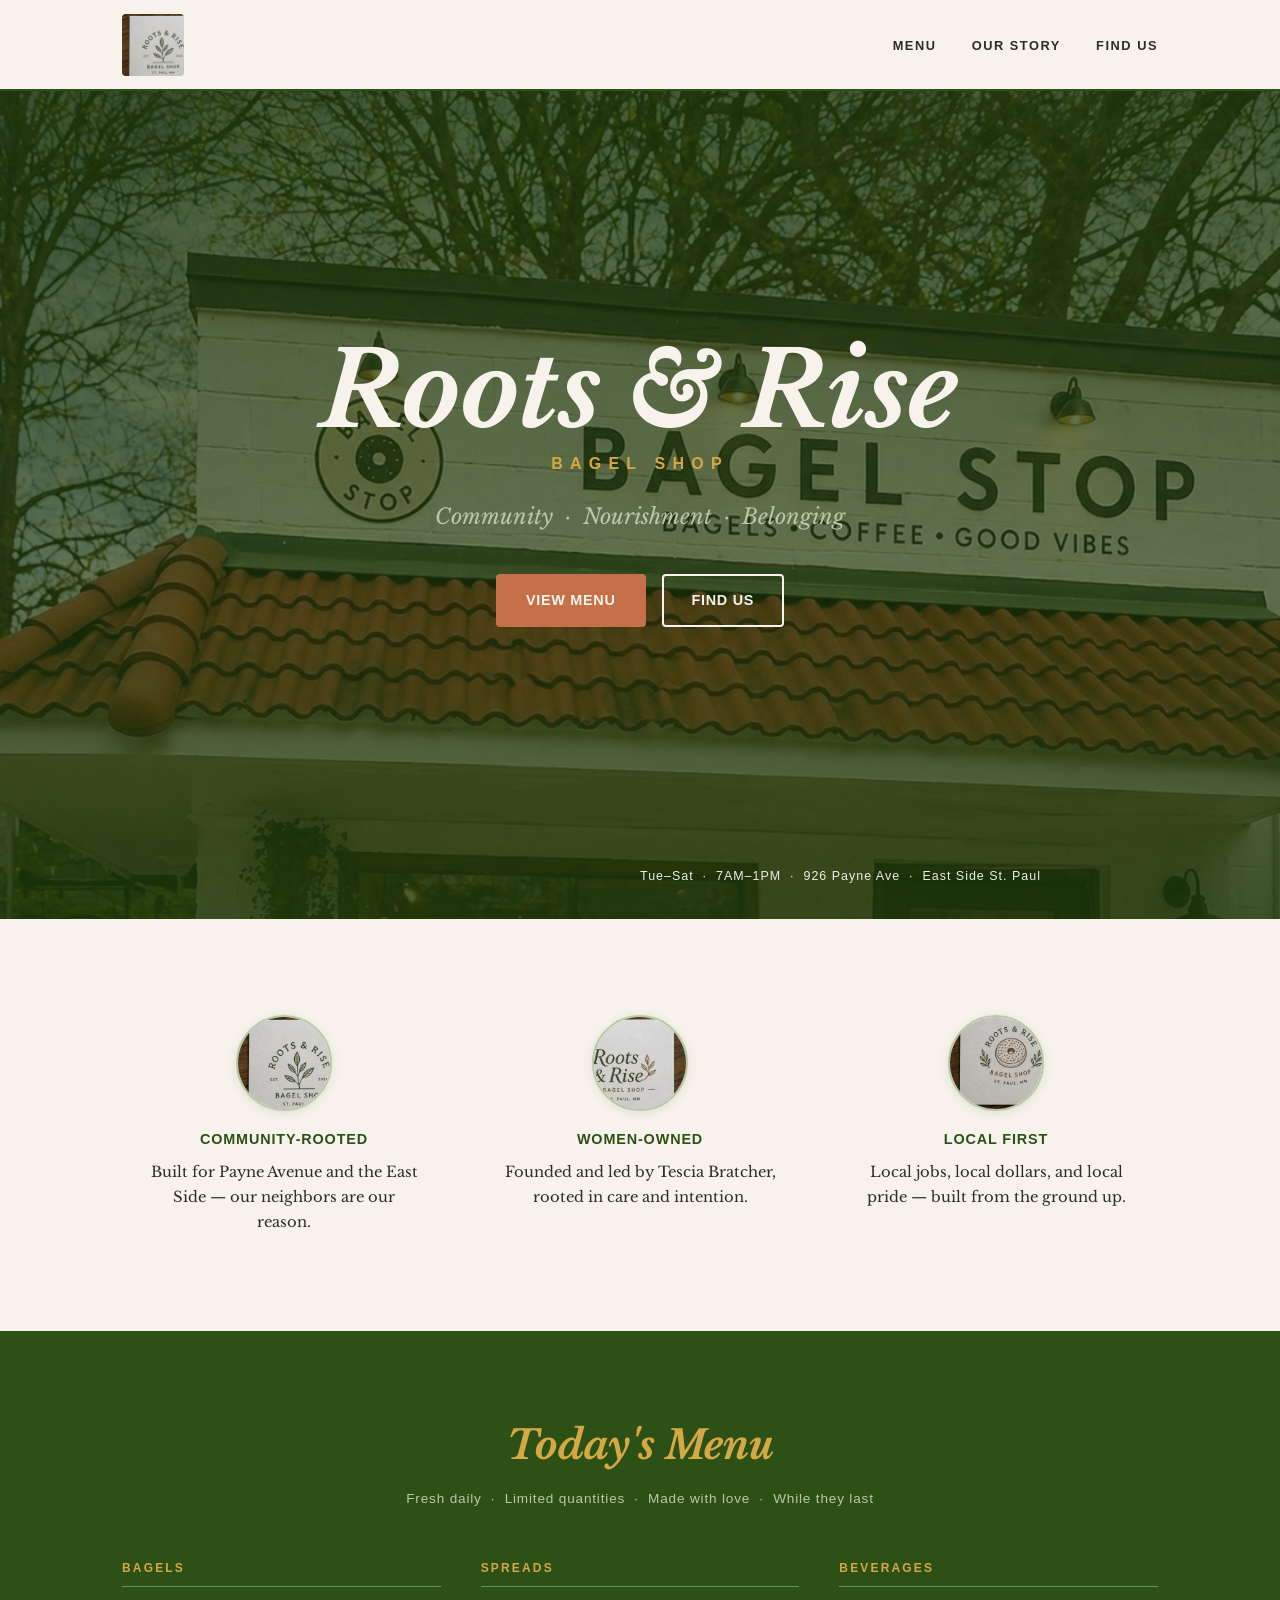
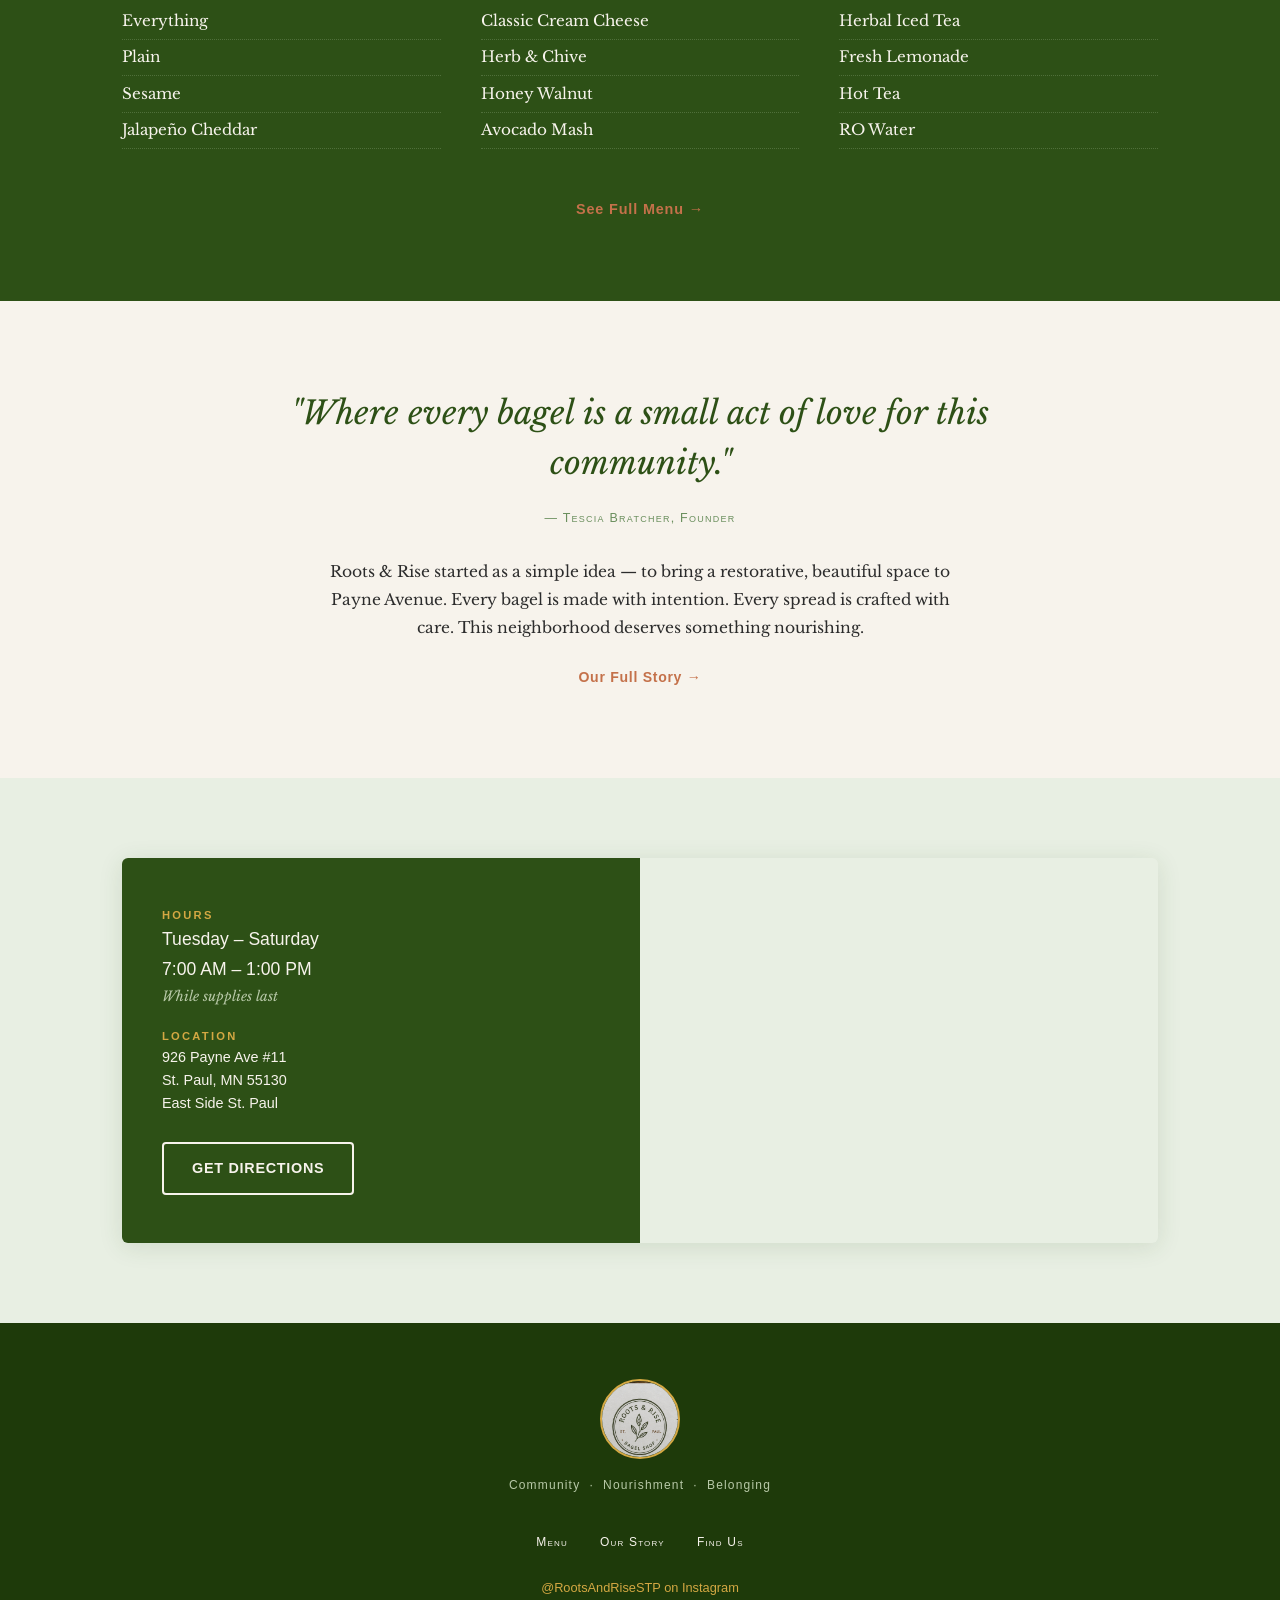
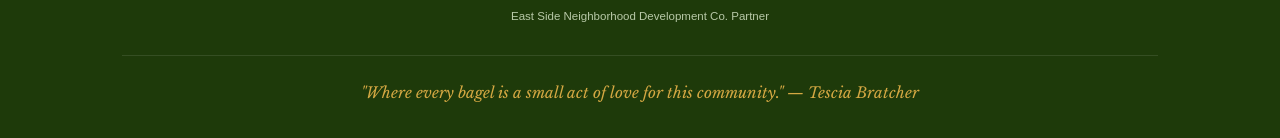
==== index.html @ d61907bb "initial" ====
<!DOCTYPE html>
<html lang="en">
<head>
  <meta charset="UTF-8" />
  <meta name="viewport" content="width=device-width, initial-scale=1.0" />
  <title>Roots & Rise Bagel Shop — East Side St. Paul</title>
  <meta name="description" content="Women-owned, community-rooted grab-and-go bagel shop on Payne Avenue, East Side St. Paul, MN. Tue–Sat 7AM–1PM." />
  <link rel="preconnect" href="https://fonts.googleapis.com" />
  <link rel="preconnect" href="https://fonts.gstatic.com" crossorigin />
  <link href="https://fonts.googleapis.com/css2?family=Libre+Baskerville:ital,wght@0,400;0,700;1,400&display=swap" rel="stylesheet" />
  <link rel="stylesheet" href="style.css" />
</head>
<body>

  <!-- ===== NAVBAR ===== -->
  <nav class="navbar" role="navigation" aria-label="Main navigation">
    <div class="navbar__inner">
      <a href="index.html" class="navbar__logo" aria-label="Roots & Rise Bagel Shop — Home">
        <img src="images/logo_0_0.jpeg" alt="Roots &amp; Rise Bagel Shop" class="navbar__logo-img" />
      </a>
      <ul class="navbar__links" role="list">
        <li><a href="menu.html">Menu</a></li>
        <li><a href="about.html">Our Story</a></li>
        <li><a href="contact.html">Find Us</a></li>
      </ul>
      <button class="navbar__hamburger" id="hamburger" aria-label="Toggle navigation" aria-expanded="false" aria-controls="navDrawer">
        <span></span>
        <span></span>
        <span></span>
      </button>
    </div>
    <div class="navbar__drawer" id="navDrawer" role="list">
      <a href="menu.html" role="listitem">Menu</a>
      <a href="about.html" role="listitem">Our Story</a>
      <a href="contact.html" role="listitem">Find Us</a>
    </div>
  </nav>

  <!-- ===== HERO ===== -->
  <section class="hero" aria-label="Hero">
    <div class="hero__content">
      <h1 class="hero__brand fade-up">Roots &amp; Rise</h1>
      <p class="hero__sub fade-up-delay-1">Bagel Shop</p>
      <p class="hero__tagline fade-up-delay-2">Community &nbsp;·&nbsp; Nourishment &nbsp;·&nbsp; Belonging</p>
      <div class="hero__ctas fade-up-delay-3">
        <a href="menu.html" class="btn-primary">View Menu</a>
        <a href="contact.html" class="btn-outline">Find Us</a>
      </div>
    </div>
    <p class="hero__footnote fade-up-delay-4">Tue–Sat &nbsp;·&nbsp; 7AM–1PM &nbsp;·&nbsp; 926 Payne Ave &nbsp;·&nbsp; East Side St. Paul</p>
  </section>

  <!-- ===== BRAND PILLARS ===== -->
  <section class="pillars" aria-label="Brand pillars">
    <div class="container">
      <div class="pillars__grid">
        <div class="pillar">
          <div class="pillar__icon">
            <img src="images/logo_0_0.jpeg" alt="" class="pillar__icon-img" aria-hidden="true" />
          </div>
          <p class="pillar__label">Community-Rooted</p>
          <p class="pillar__body">Built for Payne Avenue and the East Side — our neighbors are our reason.</p>
        </div>
        <div class="pillar">
          <div class="pillar__icon">
            <img src="images/logo_0_2.jpeg" alt="" class="pillar__icon-img" aria-hidden="true" />
          </div>
          <p class="pillar__label">Women-Owned</p>
          <p class="pillar__body">Founded and led by Tescia Bratcher, rooted in care and intention.</p>
        </div>
        <div class="pillar">
          <div class="pillar__icon">
            <img src="images/logo_1_0.jpeg" alt="" class="pillar__icon-img" aria-hidden="true" />
          </div>
          <p class="pillar__label">Local First</p>
          <p class="pillar__body">Local jobs, local dollars, and local pride — built from the ground up.</p>
        </div>
      </div>
    </div>
  </section>

  <!-- ===== MENU PREVIEW ===== -->
  <section class="menu-preview" aria-label="Menu preview">
    <div class="container">
      <h2 class="menu-preview__heading">Today's Menu</h2>
      <p class="menu-preview__sub">Fresh daily &nbsp;·&nbsp; Limited quantities &nbsp;·&nbsp; Made with love &nbsp;·&nbsp; While they last</p>
      <div class="menu-preview__grid">
        <div>
          <p class="menu-col__title">Bagels</p>
          <ul class="menu-col__items">
            <li>Everything</li>
            <li>Plain</li>
            <li>Sesame</li>
            <li>Jalapeño Cheddar</li>
          </ul>
        </div>
        <div>
          <p class="menu-col__title">Spreads</p>
          <ul class="menu-col__items">
            <li>Classic Cream Cheese</li>
            <li>Herb &amp; Chive</li>
            <li>Honey Walnut</li>
            <li>Avocado Mash</li>
          </ul>
        </div>
        <div>
          <p class="menu-col__title">Beverages</p>
          <ul class="menu-col__items">
            <li>Herbal Iced Tea</li>
            <li>Fresh Lemonade</li>
            <li>Hot Tea</li>
            <li>RO Water</li>
          </ul>
        </div>
      </div>
      <a href="menu.html" class="menu-preview__cta">See Full Menu &rarr;</a>
    </div>
  </section>

  <!-- ===== PULL QUOTE / ABOUT TEASER ===== -->
  <section class="pull-quote" aria-label="About teaser">
    <blockquote>
      <p class="pull-quote__text">"Where every bagel is a small act of love for this community."</p>
      <footer class="pull-quote__attribution">— Tescia Bratcher, Founder</footer>
    </blockquote>
    <p style="font-family:'Libre Baskerville',serif; font-size:0.97rem; color:var(--charcoal); max-width:620px; margin:1.8rem auto 0; text-align:center; line-height:1.8;">
      Roots &amp; Rise started as a simple idea — to bring a restorative, beautiful space to Payne Avenue. Every bagel is made with intention. Every spread is crafted with care. This neighborhood deserves something nourishing.
    </p>
    <a href="about.html" class="pull-quote__link">Our Full Story &rarr;</a>
  </section>

  <!-- ===== HOURS & LOCATION ===== -->
  <section class="location section-pad" aria-label="Hours and location">
    <div class="container">
      <div class="location__grid">
        <div class="location__card">
          <div>
            <p class="location__label">Hours</p>
            <p class="location__hours">Tuesday – Saturday<br>7:00 AM – 1:00 PM</p>
            <p class="location__note">While supplies last</p>
          </div>
          <div>
            <p class="location__label">Location</p>
            <p class="location__address">926 Payne Ave #11<br>St. Paul, MN 55130<br>East Side St. Paul</p>
          </div>
          <a href="contact.html" class="btn-outline" style="align-self:flex-start; margin-top:0.5rem;">Get Directions</a>
        </div>
        <div class="location__map">
          <iframe
            title="Roots and Rise Bagel Shop location map"
            src="https://www.google.com/maps/embed?pb=!1m18!1m12!1m3!1d2822.6!2d-93.0697!3d44.9538!2m3!1f0!2f0!3f0!3m2!1i1024!2i768!4f13.1!3m3!1m2!1s0x87f6290c8c6d4c6f%3A0x7a0000000000001!2s926+Payne+Ave%2C+St.+Paul%2C+MN+55130!5e0!3m2!1sen!2sus!4v1700000000000"
            allowfullscreen=""
            loading="lazy"
            referrerpolicy="no-referrer-when-downgrade">
          </iframe>
        </div>
      </div>
    </div>
  </section>

  <!-- ===== FOOTER ===== -->
  <footer class="footer" role="contentinfo">
    <div class="container">
      <img src="images/logo_0_1.jpeg" alt="Roots &amp; Rise Bagel Shop" class="footer__logo-img" />
      <p class="footer__tagline">Community &nbsp;·&nbsp; Nourishment &nbsp;·&nbsp; Belonging</p>
      <nav aria-label="Footer navigation">
        <ul class="footer__nav">
          <li><a href="menu.html">Menu</a></li>
          <li><a href="about.html">Our Story</a></li>
          <li><a href="contact.html">Find Us</a></li>
        </ul>
      </nav>
      <p class="footer__instagram">@RootsAndRiseSTP on Instagram</p>
      <p class="footer__partner">East Side Neighborhood Development Co. Partner</p>
      <p class="footer__bottom-quote">"Where every bagel is a small act of love for this community." — Tescia Bratcher</p>
    </div>
  </footer>

  <script>
    const hamburger = document.getElementById('hamburger');
    const navDrawer = document.getElementById('navDrawer');
    hamburger.addEventListener('click', function () {
      const isOpen = navDrawer.classList.toggle('open');
      hamburger.setAttribute('aria-expanded', isOpen);
    });
  </script>

</body>
</html>
---- style.css ----
/* ============================================================
   Roots & Rise Bagel Shop — style.css
   ============================================================ */

/* ---------- CSS Reset ---------- */
*, *::before, *::after {
  box-sizing: border-box;
  margin: 0;
  padding: 0;
}

/* ---------- Design Tokens ---------- */
:root {
  --forest:       #2D5016;
  --dark-forest:  #1E3A0A;
  --sage:         #6B8F5E;
  --sage-ii:      #8FAD7F;
  --dusty-sage:   #B8C9A8;
  --mist:         #E8EFE3;
  --terracotta:   #C4714A;
  --gold:         #D4A843;
  --cream:        #F7F3EC;
  --warm-white:   #FDFAF5;
  --sand:         #DDD0B3;
  --clay:         #C4A882;
  --charcoal:     #2C2C2C;
}

/* ---------- Base ---------- */
html {
  scroll-behavior: smooth;
}

body {
  font-family: 'Libre Baskerville', Georgia, serif;
  font-size: 1rem;
  line-height: 1.7;
  color: var(--charcoal);
  background-color: var(--cream);
}

img {
  max-width: 100%;
  display: block;
}

a {
  color: inherit;
  text-decoration: none;
}

/* ---------- Layout Utilities ---------- */
.container {
  max-width: 1100px;
  margin: 0 auto;
  padding: 0 2rem;
}

.section-pad {
  padding: 5rem 0;
}

/* ---------- Typography Utilities ---------- */
.font-sans {
  font-family: 'Helvetica Neue', Helvetica, Arial, sans-serif;
}

.text-forest   { color: var(--forest); }
.text-cream    { color: var(--cream); }
.text-gold     { color: var(--gold); }
.text-terra    { color: var(--terracotta); }
.text-sage     { color: var(--sage); }
.text-dusty    { color: var(--dusty-sage); }
.text-mist     { color: var(--mist); }
.text-charcoal { color: var(--charcoal); }

.italic  { font-style: italic; }
.bold    { font-weight: 700; }

/* ---------- Buttons ---------- */
.btn-primary {
  font-family: 'Helvetica Neue', Helvetica, Arial, sans-serif;
  font-weight: 700;
  font-size: 0.9rem;
  letter-spacing: 0.05em;
  text-transform: uppercase;
  padding: 12px 28px;
  border-radius: 4px;
  border: 2px solid var(--terracotta);
  background-color: var(--terracotta);
  color: var(--cream);
  cursor: pointer;
  display: inline-block;
  transition: background-color 0.2s ease, border-color 0.2s ease;
}

.btn-primary:hover {
  background-color: var(--dark-forest);
  border-color: var(--dark-forest);
}

.btn-outline {
  font-family: 'Helvetica Neue', Helvetica, Arial, sans-serif;
  font-weight: 700;
  font-size: 0.9rem;
  letter-spacing: 0.05em;
  text-transform: uppercase;
  padding: 12px 28px;
  border-radius: 4px;
  border: 2px solid var(--cream);
  background-color: transparent;
  color: var(--cream);
  cursor: pointer;
  display: inline-block;
  transition: background-color 0.2s ease, color 0.2s ease;
}

.btn-outline:hover {
  background-color: var(--cream);
  color: var(--forest);
}

/* ---------- Badge ---------- */
.badge {
  font-family: 'Helvetica Neue', Helvetica, Arial, sans-serif;
  font-weight: 700;
  font-size: 0.7rem;
  letter-spacing: 0.08em;
  text-transform: uppercase;
  padding: 5px 12px;
  border-radius: 20px;
  background-color: var(--terracotta);
  color: var(--cream);
  display: inline-block;
}

/* ---------- Animations ---------- */
@keyframes fadeUp {
  from {
    opacity: 0;
    transform: translateY(24px);
  }
  to {
    opacity: 1;
    transform: translateY(0);
  }
}

.fade-up {
  animation: fadeUp 0.6s ease forwards;
}

.fade-up-delay-1 { animation: fadeUp 0.6s 0.15s ease both; }
.fade-up-delay-2 { animation: fadeUp 0.6s 0.30s ease both; }
.fade-up-delay-3 { animation: fadeUp 0.6s 0.45s ease both; }
.fade-up-delay-4 { animation: fadeUp 0.6s 0.60s ease both; }

/* ---------- Logo images ---------- */
.navbar__logo-img {
  height: 62px;
  width: auto;
  display: block;
  object-fit: contain;
  border-radius: 4px;
}

.footer__logo-img {
  height: 80px;
  width: 80px;
  object-fit: cover;
  object-position: center center;
  border-radius: 50%;
  margin: 0 auto 1rem;
  display: block;
  border: 2px solid var(--gold);
}

/* ---------- Our Space / Building photo section ---------- */
.our-space {
  background-color: var(--charcoal);
  overflow: hidden;
}

.our-space__img {
  width: 100%;
  max-height: 520px;
  object-fit: cover;
  object-position: center 30%;
  display: block;
  opacity: 0.92;
}

.our-space__caption {
  background-color: var(--forest);
  text-align: center;
  padding: 1.4rem 2rem;
}

.our-space__caption-text {
  font-family: 'Helvetica Neue', Helvetica, Arial, sans-serif;
  font-size: 0.78rem;
  font-weight: 700;
  letter-spacing: 0.18em;
  text-transform: uppercase;
  color: var(--gold);
}

/* ============================================================
   NAVBAR
   ============================================================ */
.navbar {
  position: sticky;
  top: 0;
  z-index: 1000;
  background-color: var(--cream);
  border-bottom: 2px solid var(--forest);
}

.navbar__inner {
  display: flex;
  align-items: center;
  justify-content: space-between;
  padding: 0.85rem 2rem;
  max-width: 1100px;
  margin: 0 auto;
}

.navbar__logo {
  display: flex;
  flex-direction: column;
  line-height: 1.1;
}

.navbar__logo-name {
  font-family: 'Libre Baskerville', serif;
  font-weight: 700;
  font-style: italic;
  font-size: 1.45rem;
  color: var(--forest);
}

.navbar__logo-sub {
  font-family: 'Helvetica Neue', Helvetica, Arial, sans-serif;
  font-weight: 700;
  font-size: 0.62rem;
  letter-spacing: 0.22em;
  text-transform: uppercase;
  color: var(--gold);
}

.navbar__links {
  list-style: none;
  display: flex;
  gap: 2.2rem;
  align-items: center;
}

.navbar__links a {
  font-family: 'Helvetica Neue', Helvetica, Arial, sans-serif;
  font-size: 0.8rem;
  font-weight: 600;
  letter-spacing: 0.12em;
  text-transform: uppercase;
  color: var(--charcoal);
  transition: color 0.2s ease;
}

.navbar__links a:hover,
.navbar__links a.active {
  color: var(--terracotta);
}

/* Hamburger */
.navbar__hamburger {
  display: none;
  flex-direction: column;
  gap: 5px;
  background: none;
  border: none;
  cursor: pointer;
  padding: 4px;
}

.navbar__hamburger span {
  display: block;
  width: 24px;
  height: 2px;
  background-color: var(--forest);
  border-radius: 2px;
  transition: transform 0.25s ease, opacity 0.25s ease;
}

/* Mobile drawer */
.navbar__drawer {
  display: none;
  flex-direction: column;
  background-color: var(--cream);
  border-top: 1px solid var(--dusty-sage);
  padding: 1.2rem 2rem;
  gap: 1rem;
}

.navbar__drawer a {
  font-family: 'Helvetica Neue', Helvetica, Arial, sans-serif;
  font-size: 0.9rem;
  font-weight: 600;
  letter-spacing: 0.1em;
  text-transform: uppercase;
  color: var(--charcoal);
  transition: color 0.2s ease;
}

.navbar__drawer a:hover { color: var(--terracotta); }

.navbar__drawer.open { display: flex; }

@media (max-width: 768px) {
  .navbar__links { display: none; }
  .navbar__hamburger { display: flex; }
}

/* ============================================================
   FOOTER
   ============================================================ */
.footer {
  background-color: var(--dark-forest);
  color: var(--cream);
  padding: 3.5rem 0 2rem;
  text-align: center;
}

.footer__logo-name {
  font-family: 'Libre Baskerville', serif;
  font-weight: 700;
  font-style: italic;
  font-size: 1.6rem;
  color: var(--cream);
}

.footer__logo-sub {
  font-family: 'Helvetica Neue', Helvetica, Arial, sans-serif;
  font-size: 0.62rem;
  font-weight: 700;
  letter-spacing: 0.22em;
  text-transform: uppercase;
  color: var(--gold);
  margin-bottom: 0.6rem;
}

.footer__tagline {
  font-family: 'Helvetica Neue', Helvetica, Arial, sans-serif;
  font-size: 0.75rem;
  letter-spacing: 0.1em;
  color: var(--dusty-sage);
  margin-bottom: 2rem;
}

.footer__nav {
  list-style: none;
  display: flex;
  justify-content: center;
  gap: 2rem;
  flex-wrap: wrap;
  margin-bottom: 1.4rem;
}

.footer__nav a {
  font-family: 'Helvetica Neue', Helvetica, Arial, sans-serif;
  font-size: 0.75rem;
  font-variant: small-caps;
  letter-spacing: 0.1em;
  color: var(--cream);
  transition: color 0.2s ease;
}

.footer__nav a:hover { color: var(--gold); }

.footer__instagram {
  font-family: 'Helvetica Neue', Helvetica, Arial, sans-serif;
  font-size: 0.8rem;
  color: var(--gold);
  margin-bottom: 0.5rem;
}

.footer__partner {
  font-family: 'Helvetica Neue', Helvetica, Arial, sans-serif;
  font-size: 0.72rem;
  color: var(--dusty-sage);
  margin-bottom: 1.8rem;
}

.footer__bottom-quote {
  font-family: 'Libre Baskerville', serif;
  font-style: italic;
  font-size: 0.95rem;
  color: var(--gold);
  border-top: 1px solid rgba(255,255,255,0.1);
  padding-top: 1.5rem;
  margin-top: 1rem;
}

/* ============================================================
   HERO (Homepage)
   ============================================================ */
.hero {
  min-height: 92vh;
  background-color: var(--forest);
  background-image: url('images/building.png');
  background-size: cover;
  background-position: center top;
  display: flex;
  flex-direction: column;
  align-items: center;
  justify-content: center;
  text-align: center;
  position: relative;
  overflow: hidden;
  padding: 4rem 2rem;
}

.hero::before {
  content: '';
  position: absolute;
  inset: 0;
  background: linear-gradient(
    to bottom,
    rgba(30, 58, 10, 0.78) 0%,
    rgba(30, 58, 10, 0.65) 60%,
    rgba(30, 58, 10, 0.82) 100%
  );
  pointer-events: none;
}

.hero__content {
  position: relative;
  z-index: 1;
  max-width: 780px;
}

.hero__brand {
  font-family: 'Libre Baskerville', serif;
  font-weight: 700;
  font-style: italic;
  font-size: clamp(3.5rem, 10vw, 6.5rem);
  color: var(--cream);
  line-height: 1.05;
  margin-bottom: 0.3rem;
}

.hero__sub {
  font-family: 'Helvetica Neue', Helvetica, Arial, sans-serif;
  font-weight: 700;
  font-size: clamp(0.75rem, 2vw, 1rem);
  letter-spacing: 0.45em;
  text-transform: uppercase;
  color: var(--gold);
  margin-bottom: 1.4rem;
}

.hero__tagline {
  font-family: 'Libre Baskerville', serif;
  font-style: italic;
  font-size: clamp(1rem, 2.5vw, 1.35rem);
  color: var(--dusty-sage);
  margin-bottom: 2.4rem;
}

.hero__ctas {
  display: flex;
  gap: 1rem;
  justify-content: center;
  flex-wrap: wrap;
  margin-bottom: 3rem;
}

.hero__footnote {
  position: absolute;
  bottom: 2rem;
  left: 50%;
  transform: translateX(-50%);
  font-family: 'Helvetica Neue', Helvetica, Arial, sans-serif;
  font-size: 0.78rem;
  letter-spacing: 0.08em;
  color: var(--mist);
  white-space: nowrap;
}

@media (max-width: 600px) {
  .hero__footnote { white-space: normal; text-align: center; width: 90%; }
}

/* ============================================================
   PILLARS STRIP
   ============================================================ */
.pillars {
  background-color: var(--cream);
  padding: 4rem 0;
}

.pillars__grid {
  display: grid;
  grid-template-columns: repeat(3, 1fr);
  gap: 2rem;
  text-align: center;
}

.pillar {
  padding: 2rem 1.5rem;
}

.pillar__icon {
  margin-bottom: 1rem;
  display: flex;
  justify-content: center;
}

.pillar__icon-img {
  width: 96px;
  height: 96px;
  object-fit: cover;
  object-position: center center;
  border-radius: 50%;
  border: 2px solid var(--dusty-sage);
  box-shadow: 0 2px 10px rgba(45, 80, 22, 0.12);
}

.pillar__label {
  font-family: 'Helvetica Neue', Helvetica, Arial, sans-serif;
  font-weight: 700;
  font-size: 0.9rem;
  letter-spacing: 0.06em;
  text-transform: uppercase;
  color: var(--forest);
  margin-bottom: 0.5rem;
}

.pillar__body {
  font-family: 'Libre Baskerville', serif;
  font-size: 0.92rem;
  color: var(--charcoal);
}

@media (max-width: 640px) {
  .pillars__grid { grid-template-columns: 1fr; }
}

/* ============================================================
   MENU PREVIEW
   ============================================================ */
.menu-preview {
  background-color: var(--forest);
  padding: 5rem 0;
}

.menu-preview__heading {
  font-family: 'Libre Baskerville', serif;
  font-weight: 700;
  font-style: italic;
  font-size: 2.5rem;
  color: var(--gold);
  text-align: center;
  margin-bottom: 0.5rem;
}

.menu-preview__sub {
  font-family: 'Helvetica Neue', Helvetica, Arial, sans-serif;
  font-size: 0.85rem;
  letter-spacing: 0.06em;
  color: var(--dusty-sage);
  text-align: center;
  margin-bottom: 3rem;
}

.menu-preview__grid {
  display: grid;
  grid-template-columns: repeat(3, 1fr);
  gap: 2.5rem;
}

.menu-col__title {
  font-family: 'Helvetica Neue', Helvetica, Arial, sans-serif;
  font-weight: 700;
  font-size: 0.75rem;
  letter-spacing: 0.18em;
  text-transform: uppercase;
  color: var(--gold);
  border-bottom: 1px solid var(--sage);
  padding-bottom: 0.5rem;
  margin-bottom: 1rem;
}

.menu-col__items {
  list-style: none;
}

.menu-col__items li {
  font-family: 'Libre Baskerville', serif;
  font-size: 0.95rem;
  color: var(--cream);
  padding: 0.3rem 0;
  border-bottom: 1px dotted rgba(184,201,168,0.25);
}

.menu-preview__cta {
  display: block;
  text-align: center;
  margin-top: 3rem;
  font-family: 'Helvetica Neue', Helvetica, Arial, sans-serif;
  font-weight: 700;
  font-size: 0.9rem;
  letter-spacing: 0.06em;
  color: var(--terracotta);
  transition: color 0.2s ease;
}

.menu-preview__cta:hover { color: var(--gold); }

@media (max-width: 700px) {
  .menu-preview__grid { grid-template-columns: 1fr; }
}

/* ============================================================
   PULL QUOTE
   ============================================================ */
.pull-quote {
  background-color: var(--cream);
  padding: 5.5rem 2rem;
  text-align: center;
}

.pull-quote__text {
  font-family: 'Libre Baskerville', serif;
  font-style: italic;
  font-size: clamp(1.3rem, 3vw, 2rem);
  color: var(--forest);
  max-width: 720px;
  margin: 0 auto 1.2rem;
  line-height: 1.55;
}

.pull-quote__attribution {
  font-family: 'Helvetica Neue', Helvetica, Arial, sans-serif;
  font-size: 0.78rem;
  font-variant: small-caps;
  letter-spacing: 0.1em;
  color: var(--sage);
}

.pull-quote__link {
  display: inline-block;
  margin-top: 1.5rem;
  font-family: 'Helvetica Neue', Helvetica, Arial, sans-serif;
  font-weight: 700;
  font-size: 0.88rem;
  letter-spacing: 0.05em;
  color: var(--terracotta);
  transition: color 0.2s ease;
}

.pull-quote__link:hover { color: var(--dark-forest); }

/* ============================================================
   HOURS & LOCATION
   ============================================================ */
.location {
  padding: 5rem 0;
  background-color: var(--mist);
}

.location__grid {
  display: grid;
  grid-template-columns: 1fr 1fr;
  gap: 0;
  border-radius: 6px;
  overflow: hidden;
  box-shadow: 0 4px 24px rgba(45,80,22,0.12);
}

.location__card {
  background-color: var(--forest);
  color: var(--cream);
  padding: 3rem 2.5rem;
  display: flex;
  flex-direction: column;
  gap: 1.2rem;
}

.location__label {
  font-family: 'Helvetica Neue', Helvetica, Arial, sans-serif;
  font-weight: 700;
  font-size: 0.7rem;
  letter-spacing: 0.2em;
  text-transform: uppercase;
  color: var(--gold);
}

.location__hours {
  font-family: 'Helvetica Neue', Helvetica, Arial, sans-serif;
  font-size: 1.1rem;
  font-weight: 400;
  color: var(--cream);
}

.location__note {
  font-family: 'Libre Baskerville', serif;
  font-style: italic;
  font-size: 0.85rem;
  color: var(--dusty-sage);
}

.location__address {
  font-family: 'Helvetica Neue', Helvetica, Arial, sans-serif;
  font-size: 0.9rem;
  color: var(--cream);
  line-height: 1.6;
}

.location__map iframe {
  width: 100%;
  height: 100%;
  min-height: 340px;
  border: none;
  display: block;
}

@media (max-width: 768px) {
  .location__grid { grid-template-columns: 1fr; }
  .location__map iframe { min-height: 260px; }
}

/* ============================================================
   MENU PAGE
   ============================================================ */
.page-hero {
  background-color: var(--forest);
  padding: 4rem 2rem;
  text-align: center;
}

.page-hero__heading {
  font-family: 'Libre Baskerville', serif;
  font-weight: 700;
  font-style: italic;
  font-size: clamp(2rem, 6vw, 3.5rem);
  color: var(--cream);
  line-height: 1.1;
}

.page-hero__sub {
  font-family: 'Helvetica Neue', Helvetica, Arial, sans-serif;
  font-size: 0.85rem;
  letter-spacing: 0.1em;
  color: var(--gold);
  margin-top: 0.6rem;
}

.menu-page {
  background-color: var(--cream);
  padding: 5rem 0;
}

.menu-section {
  margin-bottom: 4rem;
}

.menu-section + .menu-section {
  padding-top: 3.5rem;
  border-top: 2px solid var(--mist);
}

.menu-section__heading {
  font-family: 'Libre Baskerville', serif;
  font-weight: 700;
  font-style: italic;
  font-size: 1.8rem;
  color: var(--forest);
  margin-bottom: 1.5rem;
}

.menu-item {
  display: flex;
  align-items: flex-end;
  gap: 0.5rem;
  padding: 0.55rem 0;
}

.menu-item__name {
  font-family: 'Libre Baskerville', serif;
  font-size: 1rem;
  color: var(--charcoal);
  white-space: nowrap;
}

.menu-item__leader {
  flex: 1;
  border-bottom: 2px dotted var(--sand);
  margin-bottom: 4px;
}

.menu-item__price {
  font-family: 'Helvetica Neue', Helvetica, Arial, sans-serif;
  font-weight: 700;
  font-size: 0.95rem;
  color: var(--terracotta);
  white-space: nowrap;
}

.menu-page__note {
  font-family: 'Helvetica Neue', Helvetica, Arial, sans-serif;
  font-style: italic;
  font-size: 0.88rem;
  color: var(--sage);
  margin-top: 2rem;
  text-align: center;
}

/* ============================================================
   ABOUT PAGE
   ============================================================ */
.story-section {
  background-color: var(--cream);
  padding: 5rem 0;
}

.story-section__heading {
  font-family: 'Libre Baskerville', serif;
  font-weight: 700;
  font-style: italic;
  font-size: 1.8rem;
  color: var(--forest);
  margin-bottom: 1.2rem;
}

.story-section__body {
  font-family: 'Libre Baskerville', serif;
  font-size: 1.02rem;
  color: var(--charcoal);
  max-width: 680px;
  line-height: 1.8;
}

.pillar-cards {
  display: grid;
  grid-template-columns: repeat(3, 1fr);
  gap: 1.8rem;
  margin-top: 4rem;
}

.pillar-card {
  border: 2px solid var(--forest);
  background-color: var(--warm-white);
  border-radius: 6px;
  padding: 2rem 1.6rem;
}

.pillar-card__icon {
  font-size: 1.8rem;
  margin-bottom: 0.7rem;
}

.pillar-card__title {
  font-family: 'Helvetica Neue', Helvetica, Arial, sans-serif;
  font-weight: 700;
  font-size: 0.82rem;
  letter-spacing: 0.1em;
  text-transform: uppercase;
  color: var(--forest);
  margin-bottom: 0.6rem;
}

.pillar-card__body {
  font-family: 'Libre Baskerville', serif;
  font-size: 0.92rem;
  color: var(--charcoal);
}

.founder-section {
  background-color: var(--mist);
  padding: 5rem 0;
}

.founder-section__inner {
  max-width: 680px;
  margin: 0 auto;
}

.founder-section__name {
  font-family: 'Libre Baskerville', serif;
  font-weight: 700;
  font-style: italic;
  font-size: 1.5rem;
  color: var(--forest);
  margin-bottom: 0.4rem;
}

.founder-section__badges {
  display: flex;
  gap: 0.6rem;
  flex-wrap: wrap;
  margin-bottom: 1.2rem;
}

.founder-section__bio {
  font-family: 'Libre Baskerville', serif;
  font-size: 0.98rem;
  color: var(--charcoal);
}

@media (max-width: 700px) {
  .pillar-cards { grid-template-columns: 1fr; }
}

/* ============================================================
   CONTACT PAGE
   ============================================================ */
.contact-page {
  background-color: var(--cream);
  padding: 5rem 0;
}

.contact-page__heading {
  font-family: 'Libre Baskerville', serif;
  font-weight: 700;
  font-style: italic;
  font-size: clamp(2rem, 5vw, 3rem);
  color: var(--forest);
  margin-bottom: 3rem;
}

.contact-info-grid {
  display: grid;
  grid-template-columns: 1fr 1fr;
  gap: 0;
  border-radius: 6px;
  overflow: hidden;
  box-shadow: 0 4px 24px rgba(45,80,22,0.1);
  margin-bottom: 5rem;
}

.contact-info {
  background-color: var(--warm-white);
  padding: 3rem 2.5rem;
  border-right: 1px solid var(--mist);
}

.contact-info__label {
  font-family: 'Helvetica Neue', Helvetica, Arial, sans-serif;
  font-weight: 700;
  font-size: 0.7rem;
  letter-spacing: 0.18em;
  text-transform: uppercase;
  color: var(--forest);
  margin-bottom: 0.3rem;
  margin-top: 1.5rem;
}

.contact-info__label:first-child { margin-top: 0; }

.contact-info__value {
  font-family: 'Helvetica Neue', Helvetica, Arial, sans-serif;
  font-size: 0.95rem;
  color: var(--charcoal);
}

.contact-info__instagram {
  font-family: 'Helvetica Neue', Helvetica, Arial, sans-serif;
  font-size: 0.95rem;
  color: var(--terracotta);
  font-weight: 700;
}

.contact-map iframe {
  width: 100%;
  height: 100%;
  min-height: 340px;
  border: none;
  display: block;
}

/* Contact form */
.contact-form-section {
  background-color: var(--warm-white);
  border: 1px solid var(--dusty-sage);
  border-radius: 6px;
  padding: 3rem;
  margin-bottom: 4rem;
}

.contact-form-section__heading {
  font-family: 'Libre Baskerville', serif;
  font-weight: 700;
  font-style: italic;
  font-size: 1.5rem;
  color: var(--forest);
  margin-bottom: 2rem;
}

.form-field {
  margin-bottom: 1.5rem;
}

.form-field label {
  display: block;
  font-family: 'Helvetica Neue', Helvetica, Arial, sans-serif;
  font-weight: 700;
  font-size: 0.78rem;
  letter-spacing: 0.1em;
  text-transform: uppercase;
  color: var(--forest);
  margin-bottom: 0.4rem;
}

.form-field input,
.form-field textarea {
  width: 100%;
  padding: 0.7rem 1rem;
  border: 1.5px solid var(--sage);
  border-radius: 4px;
  background-color: var(--cream);
  font-family: 'Libre Baskerville', serif;
  font-size: 0.95rem;
  color: var(--charcoal);
  transition: border-color 0.2s ease;
  outline: none;
}

.form-field input:focus,
.form-field textarea:focus {
  border-color: var(--forest);
}

.form-field textarea {
  min-height: 140px;
  resize: vertical;
}

/* Instagram CTA card */
.instagram-cta {
  background-color: var(--forest);
  border-radius: 6px;
  padding: 3.5rem 2rem;
  text-align: center;
}

.instagram-cta__handle {
  font-family: 'Libre Baskerville', serif;
  font-style: italic;
  font-size: clamp(1.8rem, 5vw, 2.8rem);
  color: var(--gold);
  margin-bottom: 0.6rem;
}

.instagram-cta__caption {
  font-family: 'Helvetica Neue', Helvetica, Arial, sans-serif;
  font-size: 0.95rem;
  color: var(--cream);
}

@media (max-width: 768px) {
  .contact-info-grid { grid-template-columns: 1fr; }
  .contact-map iframe { min-height: 260px; }
  .contact-form-section { padding: 2rem 1.5rem; }
}
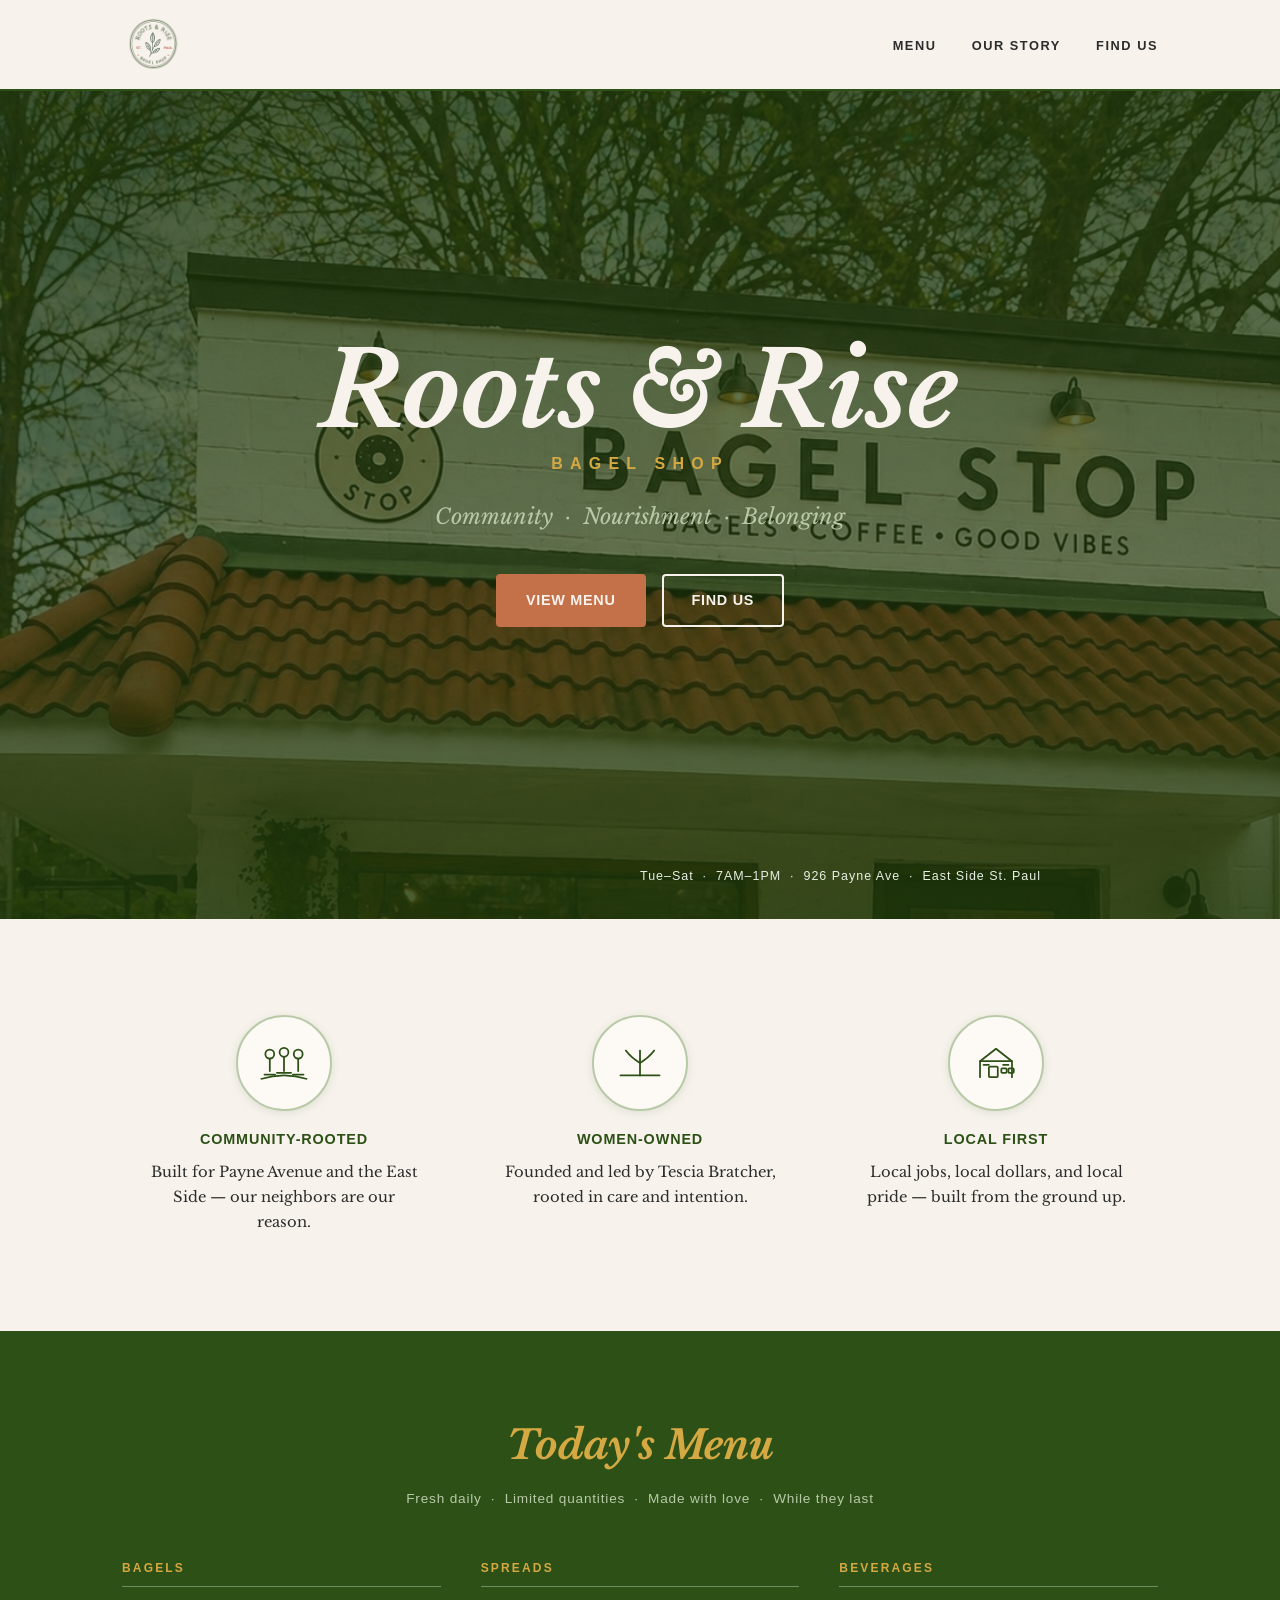
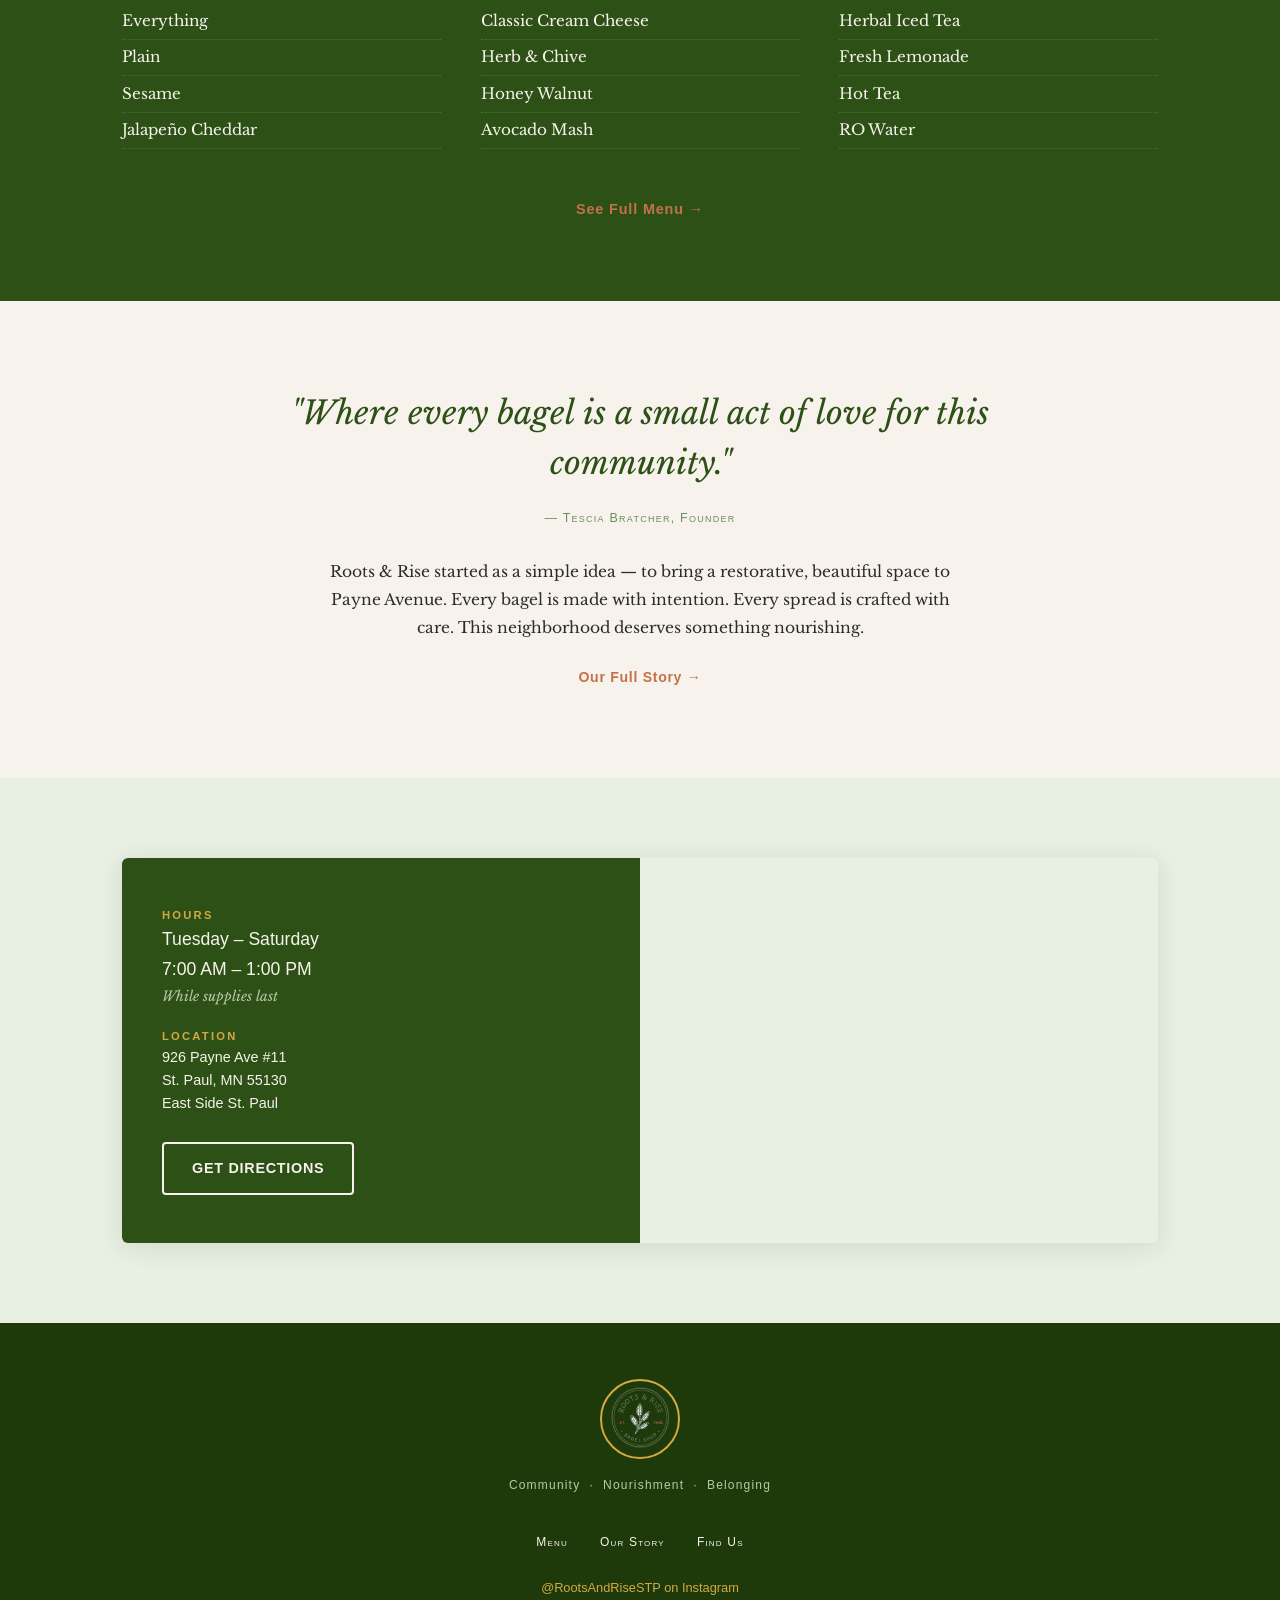
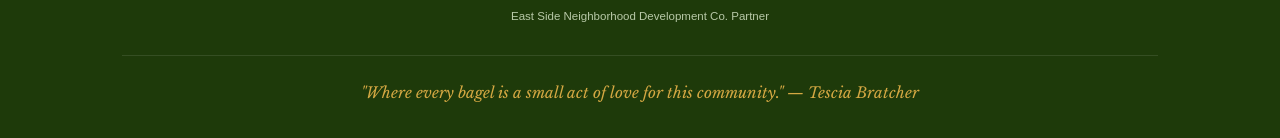
==== commit 0e2d0f60: "for tescia to present" ====
--- a/index.html
+++ b/index.html
@@ -16,7 +16,7 @@
   <nav class="navbar" role="navigation" aria-label="Main navigation">
     <div class="navbar__inner">
       <a href="index.html" class="navbar__logo" aria-label="Roots & Rise Bagel Shop — Home">
-        <img src="images/logo_0_0.jpeg" alt="Roots &amp; Rise Bagel Shop" class="navbar__logo-img" />
+        <img src="images/logo.png" alt="Roots &amp; Rise Bagel Shop" class="navbar__logo-img" />
       </a>
       <ul class="navbar__links" role="list">
         <li><a href="menu.html">Menu</a></li>
@@ -55,22 +55,49 @@
     <div class="container">
       <div class="pillars__grid">
         <div class="pillar">
-          <div class="pillar__icon">
-            <img src="images/logo_0_0.jpeg" alt="" class="pillar__icon-img" aria-hidden="true" />
+          <div class="pillar__icon" aria-hidden="true">
+            <svg class="pillar__icon-svg" viewBox="0 0 64 64" role="presentation" focusable="false">
+              <g fill="none" stroke="currentColor" stroke-width="2" stroke-linecap="round" stroke-linejoin="round">
+                <path d="M6 50Q32 42 58 50" />
+                <circle cx="16" cy="22" r="5" />
+                <path d="M16 27v14M10 45h12" />
+                <circle cx="32" cy="20" r="5" />
+                <path d="M32 25v16M24 43h16" />
+                <circle cx="48" cy="22" r="5" />
+                <path d="M48 27v14M42 45h12" />
+              </g>
+            </svg>
           </div>
           <p class="pillar__label">Community-Rooted</p>
           <p class="pillar__body">Built for Payne Avenue and the East Side — our neighbors are our reason.</p>
         </div>
         <div class="pillar">
-          <div class="pillar__icon">
-            <img src="images/logo_0_2.jpeg" alt="" class="pillar__icon-img" aria-hidden="true" />
+          <div class="pillar__icon" aria-hidden="true">
+            <svg class="pillar__icon-svg" viewBox="0 0 64 64" role="presentation" focusable="false">
+              <g fill="none" stroke="currentColor" stroke-width="2" stroke-linecap="round" stroke-linejoin="round">
+                <path d="M10 46h44" />
+                <path d="M32 46V28" />
+                <path d="M32 32Q22 26 16 18" />
+                <path d="M32 32Q42 26 48 18" />
+                <path d="M32 28V18" />
+              </g>
+            </svg>
           </div>
           <p class="pillar__label">Women-Owned</p>
           <p class="pillar__body">Founded and led by Tescia Bratcher, rooted in care and intention.</p>
         </div>
         <div class="pillar">
-          <div class="pillar__icon">
-            <img src="images/logo_1_0.jpeg" alt="" class="pillar__icon-img" aria-hidden="true" />
+          <div class="pillar__icon" aria-hidden="true">
+            <svg class="pillar__icon-svg" viewBox="0 0 64 64" role="presentation" focusable="false">
+              <g fill="none" stroke="currentColor" stroke-width="2" stroke-linecap="round" stroke-linejoin="round">
+                <path d="M14 48V30h36v18" />
+                <path d="M14 30 32 16l18 14" />
+                <rect x="24" y="36" width="10" height="12" rx="1" />
+                <rect x="38" y="38" width="6" height="5" rx="1" />
+                <rect x="46" y="38" width="6" height="5" rx="1" />
+                <path d="M18 34h6M40 34h6" />
+              </g>
+            </svg>
           </div>
           <p class="pillar__label">Local First</p>
           <p class="pillar__body">Local jobs, local dollars, and local pride — built from the ground up.</p>
@@ -161,7 +188,7 @@
   <!-- ===== FOOTER ===== -->
   <footer class="footer" role="contentinfo">
     <div class="container">
-      <img src="images/logo_0_1.jpeg" alt="Roots &amp; Rise Bagel Shop" class="footer__logo-img" />
+      <img src="images/logo.png" alt="Roots &amp; Rise Bagel Shop" class="footer__logo-img" />
       <p class="footer__tagline">Community &nbsp;·&nbsp; Nourishment &nbsp;·&nbsp; Belonging</p>
       <nav aria-label="Footer navigation">
         <ul class="footer__nav">
--- a/style.css
+++ b/style.css
@@ -514,14 +514,16 @@
   justify-content: center;
 }
 
-.pillar__icon-img {
+.pillar__icon-svg {
   width: 96px;
   height: 96px;
-  object-fit: cover;
-  object-position: center center;
+  padding: 1.1rem;
+  box-sizing: border-box;
   border-radius: 50%;
   border: 2px solid var(--dusty-sage);
   box-shadow: 0 2px 10px rgba(45, 80, 22, 0.12);
+  background-color: var(--warm-white);
+  color: var(--forest);
 }
 
 .pillar__label {
